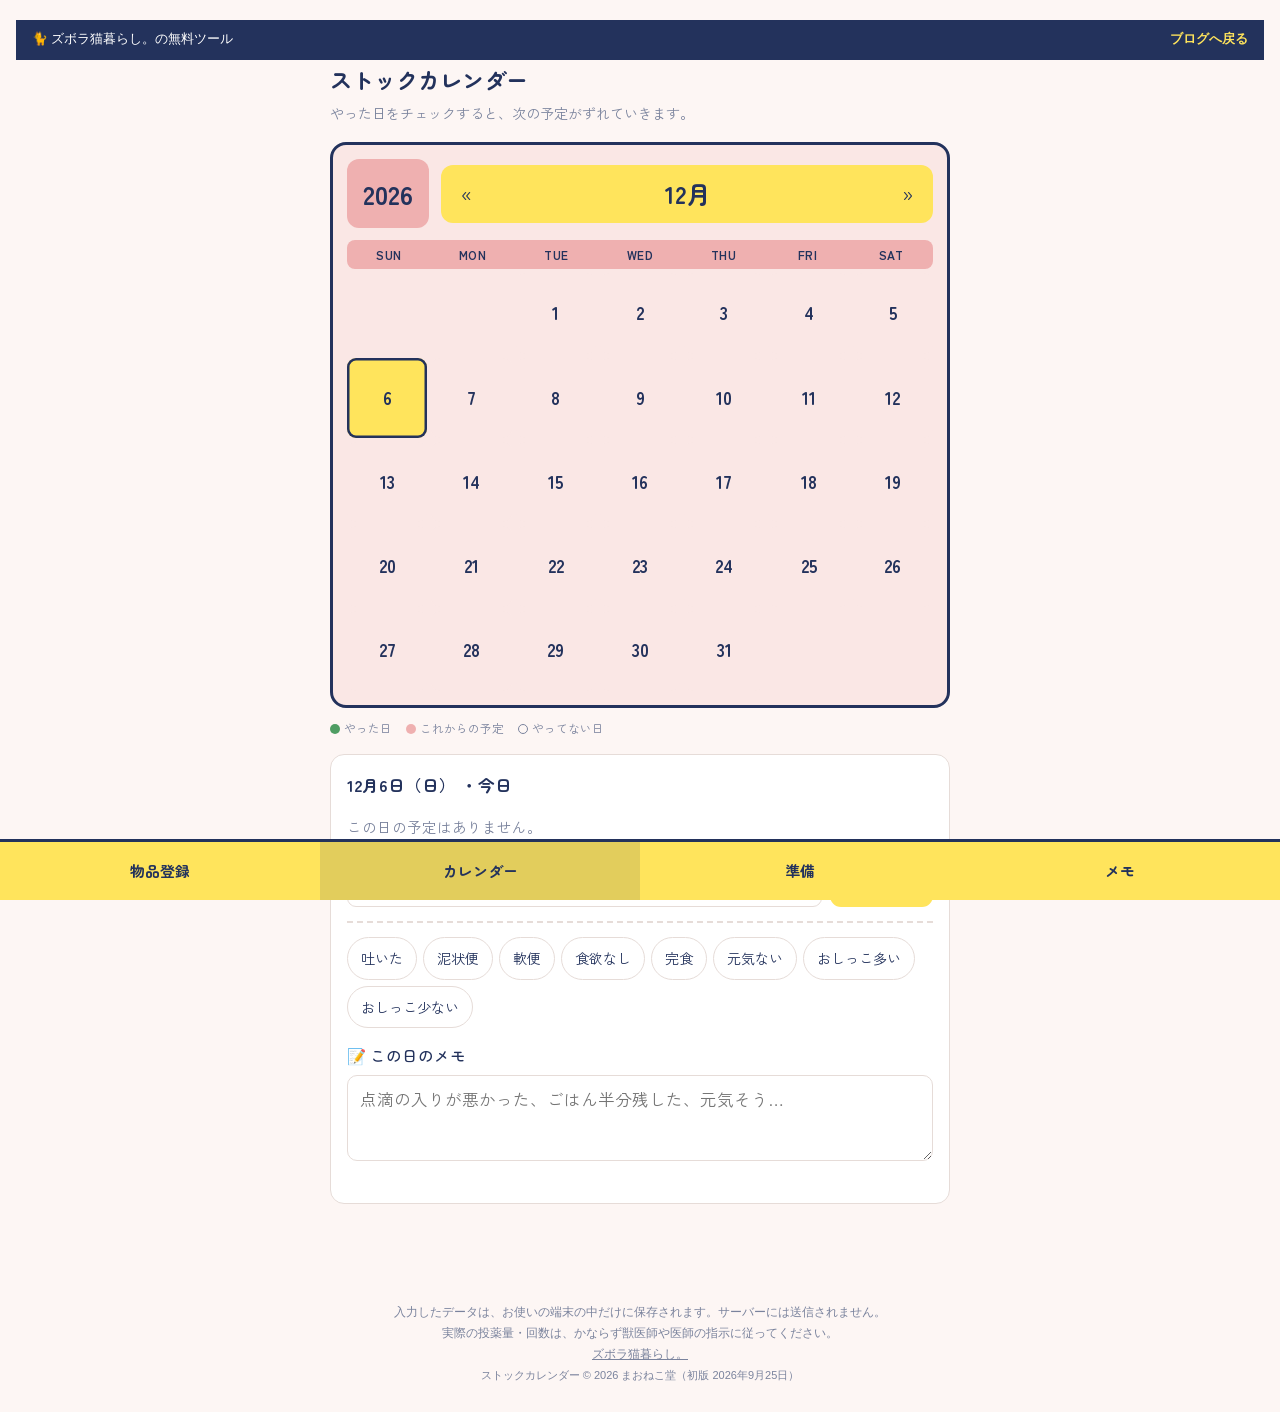
==== static/tools/stock-calendar/index.html @ e2c328de "ストックカレンダー：データが消える条件と、定期的な書き出しの案内を追加 Co-Authored-By: Claude Opus 5 <noreply@anthropic.com>" ====
<!doctype html>
<html lang="ja">
<head>
<meta charset="utf-8">
<meta name="viewport" content="width=device-width,initial-scale=1,viewport-fit=cover">
<meta name="description" content="猫の点滴・薬・サプリや、介護や育児の消耗品を「あと何日分あるか」で管理するカレンダーです。やった日をチェックすると、次の予定と残りが自動で計算されます。">
<link rel="canonical" href="https://zubora-neko.com/tools/stock-calendar/">
<meta property="og:title" content="ストックカレンダー｜ズボラ猫暮らし。">
<meta property="og:description" content="点滴・薬・消耗品の残りと、やった記録をまとめて管理できる無料ツールです。">
<meta property="og:url" content="https://zubora-neko.com/tools/stock-calendar/">
<meta property="og:type" content="website">
<style>
:root{box-sizing:border-box;padding-top:env(safe-area-inset-top,0px)}
*{box-sizing:inherit}
[hidden]{display:none!important}
img{max-width:100%}
.sitebar{background:#23325c;color:#fff;font-size:12.5px;padding:9px 16px;display:flex;
  justify-content:space-between;align-items:center;gap:12px;flex-wrap:wrap;
  font-family:"Hiragino Sans","Yu Gothic",sans-serif}
.sitebar a{color:#ffe45c;text-decoration:none;font-weight:700}
.sitebar a:hover{text-decoration:underline}
.pagefoot{text-align:center;font-size:12px;color:#7a839d;padding:0 16px 26px;
  font-family:"Hiragino Sans","Yu Gothic",sans-serif}
.pagefoot a{color:#7a839d}
</style>
</head>
<body>
<div class="sitebar">
  <span>🐈 ズボラ猫暮らし。の無料ツール</span>
  <a href="https://zubora-neko.com/">ブログへ戻る</a>
</div>
<!--
  ストックカレンダー（Stock Calendar）
  © 2026 まおねこ堂 / ズボラ猫暮らし。  https://zubora-neko.com/tools/stock-calendar/
  初版公開：2026年9月25日
  著作者：まおねこ（まおねこ堂）
  このページの設計・コードの著作権は上記に帰属します。
  個人が自分のために使うのは自由です。
  コード・仕様をそのまま複製して再配布したり、アプリ・サービスとして公開することは許可していません。
-->
<title>ストックカレンダー</title>
<link rel="preconnect" href="https://fonts.googleapis.com">
<link rel="preconnect" href="https://fonts.gstatic.com" crossorigin>
<link rel="stylesheet" href="https://fonts.googleapis.com/css2?family=Zen+Maru+Gothic:wght@500;700&family=Zen+Kaku+Gothic+New:wght@400;500;700&display=swap">
<style>
:root{
  color-scheme: light;
  --bg:#fdf6f4;
  --card:#ffffff;
  --navy:#23325c;
  --ink:#23325c;
  --sub:#7a839d;
  --pink:#efb0b0;
  --pink-soft:#fae7e5;
  --yellow:#ffe45c;
  --yellow-soft:#fff6c9;
  --line:#e6dcd8;
  --done:#4f9d63;
  --done-soft:#e4f2e7;
  --sans:"Zen Kaku Gothic New","Hiragino Sans","Yu Gothic",sans-serif;
  --round:"Zen Maru Gothic","Hiragino Maru Gothic ProN",var(--sans);
}
@media (prefers-color-scheme: dark){
  :root:not([data-theme="light"]){
    color-scheme: dark;
    --bg:#1a1720;
    --card:#241f2c;
    --navy:#e9e3f0;
    --ink:#e9e3f0;
    --sub:#9c93ad;
    --pink:#b97c82;
    --pink-soft:#3a2b31;
    --yellow:#d9b843;
    --yellow-soft:#3b3320;
    --line:#3a3346;
    --done:#6cb783;
    --done-soft:#1f3326;
  }
}
:root[data-theme="dark"]{
  color-scheme: dark;
  --bg:#1a1720; --card:#241f2c; --navy:#e9e3f0; --ink:#e9e3f0; --sub:#9c93ad;
  --pink:#b97c82; --pink-soft:#3a2b31; --yellow:#d9b843; --yellow-soft:#3b3320; --line:#3a3346;
  --done:#6cb783; --done-soft:#1f3326;
}
*{box-sizing:border-box}
html,body{height:100%}
body{
  margin:0;background:var(--bg);color:var(--ink);
  font-family:var(--sans);font-size:16.5px;line-height:1.75;
  padding-inline:16px;padding-block:20px 0;
}
.wrap{max-width:620px;margin:0 auto;display:flex;flex-direction:column;gap:16px}
h1{font-family:var(--round);font-size:22px;margin:0}
.lead{color:var(--sub);font-size:14px;margin:3px 0 0}

/* カレンダー */
.calbox{border:3px solid var(--navy);border-radius:16px;background:var(--pink-soft);padding:14px}
.calhead{display:grid;grid-template-columns:auto 1fr;gap:12px;align-items:center;margin-bottom:12px}
.year{background:var(--pink);color:var(--navy);font-family:var(--round);font-weight:700;font-size:26px;
  border-radius:12px;padding:12px 16px;text-align:center;font-variant-numeric:tabular-nums}
.mon{display:flex;align-items:center;justify-content:space-between;gap:6px;
  background:var(--yellow);border-radius:12px;padding:8px 10px}
.mon b{font-family:var(--round);font-size:24px;color:var(--navy);font-variant-numeric:tabular-nums}
.mon button{font:inherit;font-size:20px;line-height:1;border:0;background:transparent;color:var(--navy);
  cursor:pointer;padding:4px 10px;border-radius:8px;font-family:var(--round)}
.mon button:hover{background:rgba(35,50,92,.1)}
.dows{display:grid;grid-template-columns:repeat(7,1fr);background:var(--pink);border-radius:8px;overflow:hidden}
.dows span{text-align:center;font-size:12px;font-weight:700;color:var(--navy);padding:4px 0;letter-spacing:.04em}
.days{display:grid;grid-template-columns:repeat(7,1fr);gap:4px;margin-top:4px}
.day{position:relative;aspect-ratio:1;border:0;border-radius:9px;background:var(--pink-soft);
  font:inherit;font-family:var(--round);font-weight:700;font-size:17.5px;color:var(--navy);
  cursor:pointer;display:flex;align-items:center;justify-content:center;font-variant-numeric:tabular-nums;
  padding:0}
.day:hover{background:var(--yellow-soft)}
.day.pad{visibility:hidden}
.day.today{box-shadow:inset 0 0 0 2.5px var(--navy)}
.day.sel{background:var(--yellow)}
.day.hasdone{background:var(--done-soft)}
.day.sel.hasdone{background:var(--yellow)}
.dots{position:absolute;bottom:5px;left:0;right:0;display:flex;gap:2.5px;justify-content:center}
.dots i{width:5px;height:5px;border-radius:50%;display:block}
.dots i.miss{background:transparent!important;border:1.5px solid var(--sub);width:6px;height:6px}
.check{position:absolute;top:3px;right:4px;font-size:10px;color:var(--done);line-height:1}
.day:focus-visible,button:focus-visible,input:focus-visible,select:focus-visible{outline:2.5px solid var(--navy);outline-offset:2px}

/* 予定 */
.plan{background:var(--card);border:1px solid var(--line);border-radius:14px;padding:16px}
.plan h2{font-family:var(--round);font-size:16.5px;margin:0 0 10px}
.ev{display:flex;align-items:center;gap:9px;padding:12px 0;border-bottom:2px solid var(--line)}
.ev:last-child{border-bottom:0}
.ev i{width:11px;height:11px;border-radius:50%;flex:0 0 auto}
.ev .nm{font-family:var(--round);font-size:16.5px;flex:1 1 auto;min-width:0;line-height:1.4}
.ev .nm small{display:block;font-family:var(--sans);font-size:13px;color:var(--sub);font-weight:400}
.ev .nm.is-done{color:var(--sub);text-decoration:line-through}
.ev .act{margin-left:auto;display:flex;gap:6px;flex:0 0 auto}
.chk{font:inherit;font-family:var(--round);font-weight:700;font-size:14.5px;border:2px solid var(--done);
  background:transparent;color:var(--done);border-radius:9px;padding:6px 12px;cursor:pointer;white-space:nowrap}
.chk:hover{background:var(--done-soft)}
.chk.on{background:var(--done);color:#fff;border-color:var(--done)}
.mini{font:inherit;font-size:13px;border:1.5px solid var(--line);background:transparent;color:var(--sub);
  border-radius:8px;padding:5px 9px;cursor:pointer;white-space:nowrap}
.mini:hover{border-color:var(--pink);color:var(--pink)}
.empty{color:var(--sub);font-size:14.5px}
.memo{margin-top:14px;border-top:2px dashed var(--line);padding-top:14px}
.memo label{display:flex;align-items:center;gap:6px;font-family:var(--round);font-size:15.5px;margin-bottom:6px}
.memo textarea{font:inherit;font-size:16.5px;line-height:1.6;width:100%;min-height:86px;resize:vertical;
  padding:10px 12px;border-radius:10px;border:1.5px solid var(--line);background:var(--card);color:var(--ink)}
.memo textarea:focus-visible{outline:2.5px solid var(--navy);outline-offset:2px}
.memo .saved{font-size:11.5px;color:var(--done);margin-top:4px;height:1.2em}
.day .memomark{position:absolute;top:3px;left:5px;width:5px;height:5px;border-radius:1px;background:var(--navy);opacity:.55}

/* 物品リスト */
.item{border:1px solid var(--line);border-radius:12px;padding:12px;margin-bottom:10px;background:var(--card)}
.item .top{display:flex;align-items:center;gap:9px;flex-wrap:wrap}
.item .top i{width:12px;height:12px;border-radius:50%;flex:0 0 auto}
.item .top b{font-family:var(--round);font-size:17.5px}
.item .top .sp{margin-left:auto;display:flex;gap:6px}
.item .meta{font-size:14px;color:var(--sub);margin-top:7px;line-height:1.65}
.item .meta b{color:var(--ink)}
.item .bar{height:6px;border-radius:3px;background:var(--pink-soft);margin-top:8px;overflow:hidden}
.item .bar em{display:block;height:100%;border-radius:3px}
.warnline{margin-top:8px;background:var(--yellow-soft);border-left:3px solid var(--yellow);
  border-radius:0 7px 7px 0;padding:8px 11px;font-size:13.5px}

/* フォーム */
.field{display:flex;flex-direction:column;gap:5px;margin-bottom:12px}
label{font-size:14px;font-weight:500}
input,select{font:inherit;font-size:16.5px;padding:11px 12px;border-radius:9px;border:1.5px solid var(--line);
  background:var(--card);color:var(--ink);width:100%;font-variant-numeric:tabular-nums}
.row2{display:grid;grid-template-columns:1fr 1fr;gap:10px}
.swatches{display:flex;gap:8px;flex-wrap:wrap}
.swatches button{width:30px;height:30px;border-radius:50%;border:2.5px solid transparent;cursor:pointer;padding:0}
.swatches button[aria-pressed="true"]{border-color:var(--navy)}
.btn{font:inherit;font-family:var(--round);font-weight:700;font-size:16.5px;border:0;border-radius:11px;
  padding:12px 18px;background:var(--yellow);color:var(--navy);cursor:pointer;width:100%}
.btn.ghost{background:transparent;border:1.5px solid var(--line);color:var(--sub);font-weight:500}

/* 下バー */
.spacer{height:86px;flex:0 0 auto}
.bar{position:fixed;left:0;right:0;bottom:0;z-index:20;display:grid;grid-template-columns:1fr 1fr 1fr 1fr;
  background:var(--yellow);border-top:3px solid var(--navy);
  padding:0 0 env(safe-area-inset-bottom,0px)}
.bar button{font:inherit;font-family:var(--round);font-weight:700;font-size:15px;border:0;background:transparent;
  color:var(--navy);padding:16px 2px;cursor:pointer;position:relative}
.bar .badge{position:absolute;top:8px;right:14px;min-width:20px;height:20px;border-radius:99px;
  background:var(--pink);color:var(--navy);font-size:11.5px;font-weight:700;line-height:20px;text-align:center;padding:0 5px}
.bar button[aria-current="true"]{background:rgba(35,50,92,.13)}
.note{font-size:13px;color:var(--sub)}
.memocard{width:100%;text-align:left;font:inherit;background:var(--card);border:1px solid var(--line);
  border-radius:12px;padding:13px 14px;margin-bottom:10px;cursor:pointer;color:var(--ink);display:block}
.memocard:hover{border-color:var(--pink)}
.memocard .dt{font-family:var(--round);font-size:15.5px;color:var(--navy);display:flex;align-items:center;gap:8px}
.memocard .dt span{font-size:13px;color:var(--sub);font-weight:400;font-family:var(--sans)}
.memocard .tx{font-size:15.5px;margin-top:6px;white-space:pre-wrap;line-height:1.65}
.memocard .tags{display:flex;gap:5px;margin-top:8px;flex-wrap:wrap}
.memocard .tags i{width:9px;height:9px;border-radius:50%;display:block}
.who{display:inline-block;font-size:12px;font-weight:700;padding:1px 8px;border-radius:999px;
  color:#fff;margin-right:6px;vertical-align:1px}
.tagbox{margin-bottom:14px}
.tagrow{margin-bottom:10px}
.tagrow .hd{font-family:var(--round);font-size:14.5px;margin-bottom:5px;display:flex;align-items:center;gap:6px}
.tagrow .bs{display:flex;gap:6px;flex-wrap:wrap}
.tagrow button{font:inherit;font-size:14px;padding:8px 13px;border-radius:999px;cursor:pointer;
  border:1.5px solid var(--line);background:var(--card);color:var(--ink)}
.tagrow button:hover{border-color:var(--pink);background:var(--pink-soft)}
.target{display:flex;align-items:center;gap:9px;padding:10px 12px;border:1px solid var(--line);
  border-radius:11px;background:var(--card);margin-bottom:8px}
.target b{font-family:var(--round);font-size:16.5px}
.target .sp{margin-left:auto;display:flex;gap:6px;align-items:center}
.btn-tag{font:inherit;font-size:15px;line-height:1;padding:7px 10px;border-radius:9px;cursor:pointer;
  border:1.5px solid var(--line);background:transparent}
.btn-tag[aria-pressed="true"]{border-color:var(--navy);background:var(--yellow-soft)}
.btn-tag[aria-pressed="false"]{opacity:.42}
.subhead{font-family:var(--round);font-size:15.5px;margin:18px 0 8px}
.item.child{margin-left:18px;border-left:3px solid var(--line)}
.linkmark{font-size:12.5px;color:var(--sub)}
.ord{display:flex;gap:4px;margin-left:auto}
.ord button{font:inherit;font-size:14px;line-height:1;width:32px;height:30px;border-radius:8px;
  border:1.5px solid var(--line);background:transparent;color:var(--navy);cursor:pointer;padding:0}
.ord button:disabled{opacity:.28;cursor:default}
.ord button:not(:disabled):hover{border-color:var(--pink);background:var(--pink-soft)}
.item .sp{margin-left:0}
.legend{display:flex;gap:14px;flex-wrap:wrap;font-size:11.5px;color:var(--sub);margin-top:10px}
.legend i{display:inline-block;width:10px;height:10px;border-radius:50%;vertical-align:-1px;margin-right:4px}
.legend i.miss{border:1.5px solid var(--sub);background:transparent}
.alert{border:1px solid var(--line);border-left:5px solid var(--yellow);border-radius:12px;
  padding:14px;margin-bottom:10px;background:var(--card)}
.alert .hd{display:flex;align-items:center;gap:9px;flex-wrap:wrap}
.alert .hd i{width:12px;height:12px;border-radius:50%;flex:0 0 auto}
.alert .hd b{font-family:var(--round);font-size:17.5px}
.alert .body{font-size:14px;color:var(--sub);margin-top:7px;line-height:1.65}
.alert .body b{color:var(--ink)}
.alert.hot{border-left-color:#c2410c}
.alert .when{display:inline-block;font-size:12.5px;font-weight:700;padding:2px 10px;border-radius:999px;
  background:var(--yellow-soft);color:#7a5a12;margin-top:8px}
.alert.hot .when{background:#fbeee3;color:#c2410c}
</style>

<div class="wrap">
  <header>
    <h1 id="title">ストックカレンダー</h1>
    <p class="lead" id="lead">やった日をチェックすると、次の予定がずれていきます。</p>
  </header>

  <!-- カレンダー -->
  <section id="viewCal">
    <div class="calbox">
      <div class="calhead">
        <div class="year" id="year">2026</div>
        <div class="mon">
          <button type="button" id="prev" aria-label="前の月">«</button>
          <b id="monLabel">1月</b>
          <button type="button" id="next" aria-label="次の月">»</button>
        </div>
      </div>
      <div class="dows">
        <span>SUN</span><span>MON</span><span>TUE</span><span>WED</span><span>THU</span><span>FRI</span><span>SAT</span>
      </div>
      <div class="days" id="days"></div>
    </div>

    <div class="legend">
      <span><i style="background:var(--done)"></i>やった日</span>
      <span><i style="background:var(--pink)"></i>これからの予定</span>
      <span><i class="miss"></i>やってない日</span>
    </div>

    <div class="plan" style="margin-top:16px">
      <h2 id="planDate">今日の予定</h2>
      <div id="planList"></div>
      <div id="evAdd" style="margin-top:12px">
        <div style="display:grid;grid-template-columns:1fr auto;gap:8px">
          <input id="evText" placeholder="受診、フード注文、爪切り…" aria-label="予定">
          <button class="btn" id="evSave" style="width:auto;padding:10px 14px;font-size:15px">予定を追加</button>
        </div>
      </div>
      <div class="memo">
        <div class="tagbox" id="tagbox"></div>
        <label for="memoText">📝 この日のメモ</label>
        <textarea id="memoText" placeholder="点滴の入りが悪かった、ごはん半分残した、元気そう…"></textarea>
        <div class="saved" id="memoSaved"></div>
      </div>
    </div>
    <div class="spacer"></div>
  </section>

  <!-- 物品 -->
  <section id="viewItems" hidden>
    <p class="subhead" style="margin-top:0">だれの分か</p>
    <div id="targetList"></div>
    <div style="display:grid;grid-template-columns:1fr auto;gap:8px;margin-bottom:8px">
      <input id="tName" placeholder="猫の名前 / 自分 / 子どもの名前…" aria-label="対象の名前">
      <button class="btn" id="tAdd" style="width:auto;padding:10px 16px">追加</button>
    </div>
    <div class="swatches" id="tColors" style="margin-bottom:6px"></div>
    <p class="note" style="margin-bottom:10px">📝 を押すと、カレンダーのメモ欄に「吐いた」などのタグを出すかどうかを切り替えられます。</p>
    <p class="subhead">物品</p>
    <button class="btn" id="addOpen" style="margin-bottom:12px">＋ 物品を追加</button>
    <div id="itemList"></div>

    <p class="subhead">記録の持ち出し</p>
    <p class="note" style="margin-bottom:8px">記録はこの端末の中だけに残ります。自動では消えませんが、下のような場合に消えます。
      <br>・ブラウザで「<b>Cookie と他のサイトデータ</b>」を削除したとき（「キャッシュされた画像とファイル」だけなら消えません）
      <br>・機種変更をしたとき
      <br>・シークレットモードで使ったとき</p>
    <p class="note" style="margin-bottom:8px"><b>月に1回、受診や買い足しのタイミングで書き出しておくと安心です。</b>書き出すと文字がコピーされるので、メモアプリなどに貼って保存してください。戻すときは「読み込む」に貼り付けます。</p>
    <div style="display:grid;grid-template-columns:1fr 1fr;gap:8px">
      <button class="btn ghost" id="expBtn">書き出す</button>
      <button class="btn ghost" id="impBtn">読み込む</button>
    </div>
    <textarea id="ioBox" hidden style="width:100%;min-height:110px;margin-top:8px;font-size:13px;
      padding:10px;border-radius:10px;border:1.5px solid var(--line);background:var(--card);color:var(--ink)"></textarea>
    <div id="ioMsg" class="note" style="margin-top:6px"></div>
    <div class="spacer"></div>
  </section>

  <!-- 準備するもの -->
  <section id="viewAlert" hidden>
    <div id="alertList"></div>
    <div class="spacer"></div>
  </section>

  <!-- メモ一覧 -->
  <section id="viewMemo" hidden>
    <div id="memoList"></div>
    <div class="spacer"></div>
  </section>

  <!-- 登録フォーム -->
  <section id="viewForm" hidden>
    <div class="plan">
      <h2 id="formTitle">物品を登録</h2>
      <div class="field">
        <label for="fName">名前</label>
        <input id="fName" placeholder="使用するもの">
      </div>
      <div class="field">
        <label for="fParent">一緒に使うもの</label>
        <select id="fParent"></select>
        <span class="note">えらぶと、その物品の「やった」で一緒にへります。（点滴 → 翼状針・チューブ など）</span>
      </div>
      <div class="field">
        <label for="fWho">だれの分</label>
        <select id="fWho"></select>
      </div>
      <div class="row2">
        <div class="field">
          <label for="fQty">残りの個数</label>
          <input type="number" id="fQty" value="1" min="0" step="1" inputmode="numeric">
        </div>
        <div class="field">
          <label for="fPer">1回に使う数</label>
          <input type="number" id="fPer" value="1" min="0.1" step="0.1" inputmode="decimal">
          <span class="note">1/2は0.5、1/3は0.33、1/4は0.25</span>
        </div>
      </div>
      <div class="field">
        <label for="fSlots">1日に何回</label>
        <select id="fSlots">
          <option value="1" selected>1回</option>
          <option value="2">2回（朝・夜）</option>
          <option value="3">3回（朝・昼・夜）</option>
        </select>
      </div>
      <div class="field">
        <label for="fPace">使うペース</label>
        <select id="fPace">
          <option value="1">毎日</option>
          <option value="2" selected>1日おき（2日に1回）</option>
          <option value="3">2日おき（3日に1回）</option>
          <option value="3.5">週2回</option>
          <option value="7">週1回</option>
          <option value="10">10日ごと</option>
          <option value="14">2週間ごと</option>
          <option value="15">月2回（15日ごと）</option>
          <option value="30">月1回（30日ごと）</option>
          <option value="60">2か月ごと</option>
          <option value="90">3か月ごと</option>
          <option value="180">半年ごと</option>
          <option value="365">1年ごと</option>
        </select>
      </div>
      <div class="field">
        <label style="display:flex;align-items:center;gap:8px;cursor:pointer">
          <input type="checkbox" id="fCheck" checked style="width:auto;margin:0">
          「やった」ボタンを出す
        </label>
        <span class="note">出さないと、予定の日が来たら自動でへります。毎日かならずやるもの（翼状針・チューブなど）向き。</span>
      </div>
      <div class="field">
        <label for="fNext">次に使う日</label>
        <input type="date" id="fNext">
        <span class="note">やった日をチェックしていくと、ここから先は自動でずれます。</span>
      </div>
      <div class="field">
        <label>色</label>
        <div class="swatches" id="fColors"></div>
      </div>
      <div class="field">
        <label for="fLead">何日前に知らせる？</label>
        <input type="number" id="fLead" value="7" min="0" step="1" inputmode="numeric">
        <span class="note">受診や注文の目安です。</span>
      </div>
      <button class="btn" id="save">保存する</button>
      <button class="btn ghost" id="cancel" style="margin-top:8px">やめる</button>
    </div>
    <div class="spacer"></div>
  </section>
</div>

<nav class="bar">
  <button type="button" id="navItems">物品登録</button>
  <button type="button" id="navCal" aria-current="true">カレンダー</button>
  <button type="button" id="navAlert">準備<span class="badge" id="alertBadge" hidden>0</span></button>
  <button type="button" id="navMemo">メモ</button>
</nav>

<script>
const $ = s => document.querySelector(s);
const COLORS = ["#e0736f","#e89b3c","#4f9d63","#3f86c4","#8a6ec9","#c2609c"];
const PACES = {1:"毎日",2:"1日おき",3:"2日おき",3.5:"週2回",7:"週1回",10:"10日ごと",14:"2週間ごと",15:"月2回",30:"月1回",60:"2か月ごと",90:"3か月ごと",180:"半年ごと",365:"1年ごと"};
const DOW = "日月火水木金土";
const mid = d => { const x = new Date(d); x.setHours(0,0,0,0); return x; };
const addD = (d,n) => { const x = new Date(d); x.setDate(x.getDate()+n); return x; };
const key = d => `${d.getFullYear()}-${d.getMonth()+1}-${d.getDate()}`;
const iso = d => `${d.getFullYear()}-${String(d.getMonth()+1).padStart(2,"0")}-${String(d.getDate()).padStart(2,"0")}`;
const fromIso = s => mid(new Date(s + "T00:00:00"));

let items = [];
try{ const raw = localStorage.getItem("stockcal_items"); if(raw) items = JSON.parse(raw); }catch(e){}
// はじめて開いた人には、何も入っていない状態で見せる
items.forEach(it => { if(!Array.isArray(it.done)) it.done = []; if(!it.slots) it.slots = 1; if(it.check === undefined) it.check = true; });
const SLOT_NAMES = {1:[""], 2:["朝","夜"], 3:["朝","昼","夜"]};
const slotsOf = it => SLOT_NAMES[it.slots] || [""];
const doneKey = (d, name) => iso(d) + (name ? "#" + name : "");
function save(){ try{ localStorage.setItem("stockcal_items", JSON.stringify(items)); }catch(e){} }

let targets = [];
try{ const raw = localStorage.getItem("stockcal_targets"); if(raw) targets = JSON.parse(raw); }catch(e){}
// 対象（だれの分か）も、最初は空
targets.forEach(t => { if(t.tag === undefined) t.tag = true; });
function saveT(){ try{ localStorage.setItem("stockcal_targets", JSON.stringify(targets)); }catch(e){} }
const findT = id => targets.find(t => t.id === id);
const TCOLORS = ["#3f86c4","#c2609c","#4f9d63","#e89b3c","#8a6ec9","#e0736f","#2fa3a3","#7a839d"];
let tPicked = TCOLORS[0];
let tEditing = null;   // 色を変えたい対象のid
function drawTColors(){
  const el = $("#tColors");
  if(!el) return;
  el.innerHTML = TCOLORS.map(c=>
    `<button type="button" data-tc="${c}" style="background:${c}" aria-pressed="${c===tPicked}" aria-label="色"></button>`).join("");
  el.querySelectorAll("[data-tc]").forEach(b=>{
    b.onclick = () => {
      tPicked = b.dataset.tc;
      if(tEditing){ const t = findT(tEditing); if(t) t.color = tPicked; saveT(); tEditing = null;
        drawTargets(); drawItems(); drawCal(); drawPlan(); drawTags(); }
      drawTColors();
    };
  });
}
const kidsOf = id => items.filter(x => x.parent === id);
const isChild = it => !!it.parent && items.some(x => x.id === it.parent);

const TAGS = ["吐いた","泥状便","軟便","食欲なし","完食","元気ない","おしっこ多い","おしっこ少ない"];

let events = [];
try{ const raw = localStorage.getItem("stockcal_events"); if(raw) events = JSON.parse(raw); }catch(e){}
function saveEv(){ try{ localStorage.setItem("stockcal_events", JSON.stringify(events)); }catch(e){} }

let notes = {};
try{ const raw = localStorage.getItem("stockcal_notes"); if(raw) notes = JSON.parse(raw); }catch(e){}
function saveNotes(){ try{ localStorage.setItem("stockcal_notes", JSON.stringify(notes)); }catch(e){} }

let cur = mid(new Date());
let sel = mid(new Date());
let editing = null;
let pickedColor = COLORS[0];

const step = (it, i) => it.pace === 3.5 ? (i % 2 === 0 ? 3 : 4) : it.pace;

// 残りの個数（やった回数ぶんを引く）
// 登録した日から数えた、ぜんぶの予定日
function allDates(it){
  const n = Math.floor(it.qty / (it.per * it.slots));
  const out = [];
  let d = fromIso(it.next);
  for(let i=0;i<n;i++){ out.push(mid(d)); d = addD(d, step(it,i)); }
  return out;
}
// 自動でへるぶん（「やった」ボタンを出さないもの）
const autoUsed = it => (it.check || isChild(it)) ? 0 : allDates(it).filter(d => d < mid(new Date())).length;
// 親にぶら下がっているものは、親のチェックで入った done で数える
const restQty = it => Math.max(0, Math.round((it.qty - ((it.check || isChild(it)) ? it.done.length : autoUsed(it) * it.slots) * it.per) * 100) / 100);
// 何日分のこっているか（1日に slots 回ぶん使う）
const restDays = it => Math.floor(restQty(it) / (it.per * it.slots));
const restTimes = it => restDays(it);

// これからの予定。最後にやった日があれば、そこを起点にずらす
function useDates(it){
  if(!it.check && !isChild(it)){
    const t0 = mid(new Date());
    return allDates(it).filter(d => d >= t0);
  }
  const sorted = [...it.done].map(x => x.split("#")[0]).sort();
  const lastDay = sorted.length ? fromIso(sorted[sorted.length-1]) : null;
  // その日の朝・夜がぜんぶ済んでいれば次の日へ。まだ残っていればその日のまま
  const allDone = lastDay && slotsOf(it).every(sl => it.done.includes(doneKey(lastDay, sl)));
  const base = lastDay ? (allDone ? addD(lastDay, step(it,0)) : lastDay) : fromIso(it.next);
  const today = mid(new Date());
  let start = base;
  // やり忘れて日が過ぎていたら、今日からやり直す
  if(sorted.length && start < today && allDone) start = today;
  const out = [];
  let d = start;
  for(let i=0;i<restTimes(it);i++){
    out.push(mid(d));
    d = addD(d, step(it,i));
  }
  return out;
}

function scheduleMap(){
  const map = {};
  items.filter(it => !isChild(it)).forEach(it=>{
    // これからの予定
    const ds = useDates(it);
    ds.forEach((d,i)=>{
      const k = key(d);
      (map[k] = map[k] || []).push({it, kind:"plan", left: ds.length - i, last: i === ds.length-1});
    });
    // やった日
    it.done.forEach(s=>{
      const k = key(fromIso(s.split("#")[0]));
      (map[k] = map[k] || []).push({it, kind:"done"});
    });
  });
  return map;
}

function drawCal(){
  const map = scheduleMap();
  const today = mid(new Date());
  $("#year").textContent = cur.getFullYear();
  $("#monLabel").textContent = (cur.getMonth()+1) + "月";
  const first = new Date(cur.getFullYear(), cur.getMonth(), 1);
  const days = new Date(cur.getFullYear(), cur.getMonth()+1, 0).getDate();
  let h = "";
  for(let i=0;i<first.getDay();i++) h += `<button class="day pad" tabindex="-1">0</button>`;
  for(let d=1;d<=days;d++){
    const dt = new Date(cur.getFullYear(), cur.getMonth(), d);
    const evs = map[key(dt)] || [];
    const mine = events.filter(e=>e.date === iso(dt));
    const cls = ["day"];
    if(key(dt) === key(today)) cls.push("today");
    if(key(dt) === key(sel)) cls.push("sel");
    if(evs.some(e=>e.kind==="done")) cls.push("hasdone");
    const marks = evs.map(e => e.kind === "done"
        ? `<i style="background:${e.it.color}"></i>`
        : (dt < today ? `<i class="miss"></i>` : `<i style="background:${e.it.color}"></i>`))
      .concat(mine.map(()=>`<i style="background:var(--navy)"></i>`));
    const dots = marks.length ? `<span class="dots">${marks.slice(0,4).join("")}</span>` : "";
    const chk = evs.some(e=>e.kind==="done") ? `<span class="check">✓</span>` : "";
    const memo = notes[iso(dt)] ? `<span class="memomark"></span>` : "";
    h += `<button class="day ${cls.join(" ")}" data-d="${d}">${d}${chk}${memo}${dots}</button>`;
  }
  $("#days").innerHTML = h;
  $("#days").querySelectorAll("[data-d]").forEach(b=>{
    b.onclick = () => { sel = new Date(cur.getFullYear(), cur.getMonth(), +b.dataset.d); drawCal(); drawPlan(); drawMemo(); };
  });
}

function toggleDone(id, slot){
  const it = items.find(x=>x.id === id);
  const k = doneKey(sel, slot);
  const on = !it.done.includes(k);
  const apply = t => {
    if(on){ if(!t.done.includes(k)) t.done.push(k); }
    else t.done = t.done.filter(x=>x !== k);
  };
  apply(it);
  // 一緒に使うものは、その子自身の予定日が来ていたときだけ減らす
  kidsOf(it.id).forEach(kid => {
    const nx = useDates(kid)[0];
    if(on){ if(nx && nx <= sel) apply(kid); }
    else apply(kid);   // 取り消しは、入っていれば外す
  });
  save(); drawCal(); drawPlan(); drawAlerts();
}

function drawPlan(){
  const map = scheduleMap();
  const evs = map[key(sel)] || [];
  const today = mid(new Date());
  const isToday = key(sel) === key(today);
  const past = sel < today;
  $("#planDate").textContent = `${sel.getMonth()+1}月${sel.getDate()}日（${DOW[sel.getDay()]}）${isToday ? " ・今日" : ""}`;

  const mine = events.filter(e=>e.date === iso(sel));
  // 予定にない日でも、その日にやったことを記録できるようにする
  const shown = new Set(evs.map(e=>e.it.id));
  const extra = (isToday || past) ? items.filter(it => it.check && !shown.has(it.id) && restTimes(it) > 0) : [];

  if(!evs.length && !mine.length && !extra.length){
    $("#planList").innerHTML = `<p class="empty">この日の予定はありません。</p>`;
  }else{
    const rows = [];
    const seen = new Set();
    const pushItem = (it, kind, info) => {
      if(seen.has(it.id)) return;
      seen.add(it.id);
      (it.check ? slotsOf(it) : [""]).forEach(slot => {
        const k = doneKey(sel, slot);
        const isDone = it.done.includes(k);
        const left = (info && typeof info.left === "number") ? info.left : restDays(it);
        const label = isDone ? "やった"
          : kind === "extra" ? "予定外"
          : past ? "やってない"
          : (info && info.last) || left <= 1 ? "最後の1つ"
          : `のこり ${left} 日分`;
        rows.push(`<div class="ev">
          <i style="background:${it.color}"></i>
          <span class="nm ${isDone ? "is-done" : ""}">${it.who && findT(it.who) ? `<span class="who" style="background:${findT(it.who).color}">${findT(it.who).name}</span>` : ""}${it.name}${slot ? `<b style="font-weight:700">（${slot}）</b>` : ""}<small>${label}${(() => { const due = kidsOf(it.id).filter(k => { const n = useDates(k)[0]; return (n && n <= sel) || k.done.includes(doneKey(sel, slot)); }); return due.length ? `　＋ ${due.map(k=>k.name).join("・")}` : ""; })()}</small></span>
          ${it.check ? `<span class="act"><button class="chk ${isDone ? "on" : ""}" data-done="${it.id}" data-slot="${slot}">${isDone ? "✓ やった" : "やった"}</button></span>` : ""}
        </div>`);
      });
    };
    evs.filter(e => e.kind !== "done" || !evs.some(x => x.it.id === e.it.id && x.kind === "plan"))
       .forEach(e => pushItem(e.it, e.kind, e));
    extra.forEach(it => pushItem(it, "extra", null));
    const evRows = mine.map(e=>`
      <div class="ev">
        <i style="background:var(--navy)"></i>
        <span class="nm">${e.text}</span>
        <span class="act"><button class="mini" data-ev="${e.id}">削除</button></span>
      </div>`);
    $("#planList").innerHTML = rows.concat(evRows).join("");
    $("#planList").querySelectorAll("[data-done]").forEach(b=>{
      b.onclick = () => toggleDone(+b.dataset.done, b.dataset.slot);
    });
    $("#planList").querySelectorAll("[data-ev]").forEach(b=>{
      b.onclick = () => { events = events.filter(x=>x.id !== +b.dataset.ev); saveEv(); drawCal(); drawPlan(); };
    });
  }
}

function drawMemo(){
  const t = $("#memoText");
  if(!t) return;
  t.value = notes[iso(sel)] || "";
  $("#memoSaved").textContent = "";
}

function drawTargets(){
  const el = $("#targetList");
  if(!el) return;
  el.innerHTML = targets.length ? targets.map(t=>`
    <div class="target">
      <button type="button" data-tcol="${t.id}" title="色を変える"
        style="width:20px;height:20px;padding:0;border-radius:50%;border:2px solid ${tEditing===t.id ? "var(--navy)" : "transparent"};background:${t.color};cursor:pointer"></button>
      <b>${t.name}</b>
      <span class="sp">
        <button type="button" class="btn-tag" data-ttag="${t.id}" aria-pressed="${t.tag !== false}"
          title="${t.tag !== false ? "メモのタグを出している" : "メモのタグを出さない"}">📝</button>
        <button class="mini" data-tdel="${t.id}">削除</button>
      </span>
    </div>`).join("") : `<p class="empty">まだ登録がありません。<br>猫の名前、自分、お子さんの名前など、ケアする相手を登録してください。</p>`;
  el.querySelectorAll("[data-ttag]").forEach(b=>{
    b.onclick = () => {
      const t = findT(+b.dataset.ttag);
      if(t){ t.tag = t.tag === false; saveT(); drawTargets(); drawTags(); }
    };
  });
  el.querySelectorAll("[data-tcol]").forEach(b=>{
    b.onclick = () => { tEditing = (tEditing === +b.dataset.tcol) ? null : +b.dataset.tcol; drawTargets(); drawTColors(); };
  });
  el.querySelectorAll("[data-tdel]").forEach(b=>{
    b.onclick = () => {
      const id = +b.dataset.tdel;
      targets = targets.filter(x=>x.id !== id);
      items.forEach(it => { if(it.who === id) it.who = null; });
      saveT(); save(); drawTargets(); drawItems(); drawCal(); drawPlan(); drawTags();
    };
  });
}

function drawTags(){
  const box = $("#tagbox");
  if(!box) return;
  const add = txt => {
    const t = $("#memoText");
    t.value = (t.value ? t.value.replace(/\s*$/,"") + "\n" : "") + txt;
    t.dispatchEvent(new Event("input"));
  };
  const on = targets.filter(t => t.tag !== false);
  const rows = on.length ? on : (targets.length ? [] : [{id:0, name:"", color:"var(--navy)"}]);
  box.innerHTML = rows.map(t=>`
    <div class="tagrow">
      ${t.name ? `<div class="hd"><i style="display:block;width:10px;height:10px;border-radius:50%;background:${t.color}"></i>${t.name}</div>` : ""}
      <div class="bs">${TAGS.map(g=>`<button type="button" data-tag="${t.id}|${g}">${g}</button>`).join("")}</div>
    </div>`).join("");
  box.querySelectorAll("[data-tag]").forEach(b=>{
    b.onclick = () => {
      const [id, g] = b.dataset.tag.split("|");
      const t = findT(+id);
      add(t ? `${t.name}：${g}` : g);
    };
  });
}

function drawItems(){
  if(!items.length){ $("#itemList").innerHTML = `<p class="empty">まだ登録がありません。<br>下の「＋ 物品を追加」から、点滴・薬・サプリ・ガーゼなど、残りを数えたいものを登録してください。</p>`; return; }
  const today = mid(new Date());
  $("#itemList").innerHTML = items.map(it=>{
    const ds = useDates(it);
    const times = ds.length;
    const last = ds[times-1];
    const left = last ? Math.round((last - today)/86400000) : 0;
    const visit = last ? addD(last, -it.lead) : null;
    const vd = visit ? Math.round((visit - today)/86400000) : 0;
    const total = Math.floor(it.qty / (it.per * it.slots)) || 1;
    const pct = Math.max(4, Math.min(100, Math.round(times / total * 100)));
    const warn = !times ? "在庫がありません。" : vd <= 0 ? "そろそろ用意する時期です。" : vd <= 3 ? `あと ${vd} 日で、用意する目安です。` : "";
    const nextDay = ds[0];
    return `<div class="item${isChild(it) ? " child" : ""}">
      <div class="top"><i style="background:${it.color}"></i>${it.who && findT(it.who) ? `<span class="who" style="background:${findT(it.who).color}">${findT(it.who).name}</span>` : ""}<b>${it.name}</b>${isChild(it) ? `<span class="linkmark">↳ ${(items.find(x=>x.id===it.parent)||{}).name} と一緒</span>` : ""}
        <span class="ord">
          <button type="button" data-up="${it.id}" aria-label="上へ">▲</button>
          <button type="button" data-down="${it.id}" aria-label="下へ">▼</button>
        </span>
        <span class="sp">
          <button class="mini" data-edit="${it.id}">なおす</button>
          <button class="mini" data-del="${it.id}">削除</button>
        </span></div>
      <div class="meta">
        のこり <b>${restQty(it)}</b> 個（<b>${times}</b> 日分） ／ ${PACES[it.pace]}${it.slots>1 ? ` ・1日${it.slots}回` : ""} ／ 1回 ${it.per} 個<br>
        ${nextDay ? `次は <b>${nextDay.getMonth()+1}月${nextDay.getDate()}日</b>` : "使いきりました"}
        ${last ? ` ・ 最後は <b>${last.getMonth()+1}月${last.getDate()}日</b>（あと ${left} 日）` : ""}<br>
        ${isChild(it) ? `一緒に使った回数：${it.done.length} 回` : it.check ? `やった回数：${it.done.length} 回` : `自動でへる設定（${autoUsed(it)} 日ぶん使用ずみ）`}
      </div>
      <div class="bar"><em style="width:${pct}%;background:${it.color}"></em></div>
      ${warn ? `<div class="warnline">${warn}</div>` : ""}
    </div>`;
  }).join("");
  $("#itemList").querySelectorAll("[data-del]").forEach(b=>{
    b.onclick = () => {
      const id = +b.dataset.del;
      items = items.filter(x=>x.id !== id);
      items.forEach(x => { if(x.parent === id) x.parent = null; });
      save(); drawItems(); drawCal(); drawPlan(); drawAlerts();
    };
  });
  const move = (id, dir) => {
    const i = items.findIndex(x => x.id === id);
    const j = i + dir;
    if(i < 0 || j < 0 || j >= items.length) return;
    [items[i], items[j]] = [items[j], items[i]];
    save(); drawItems(); drawCal(); drawPlan(); drawAlerts();
  };
  $("#itemList").querySelectorAll("[data-up]").forEach(b=>{ b.onclick = () => move(+b.dataset.up, -1) });
  $("#itemList").querySelectorAll("[data-down]").forEach(b=>{ b.onclick = () => move(+b.dataset.down, 1) });
  const first = items[0] && items[0].id, last = items[items.length-1] && items[items.length-1].id;
  const fu = $("#itemList").querySelector(`[data-up="${first}"]`); if(fu) fu.disabled = true;
  const fd = $("#itemList").querySelector(`[data-down="${last}"]`); if(fd) fd.disabled = true;
  $("#itemList").querySelectorAll("[data-edit]").forEach(b=>{
    b.onclick = () => openForm(items.find(x=>x.id === +b.dataset.edit));
  });
}

function drawColors(){
  $("#fColors").innerHTML = COLORS.map(c=>
    `<button type="button" data-c="${c}" style="background:${c}" aria-pressed="${c===pickedColor}" aria-label="色"></button>`).join("");
  $("#fColors").querySelectorAll("[data-c]").forEach(b=>{
    b.onclick = () => { pickedColor = b.dataset.c; drawColors(); };
  });
}

function openForm(it){
  editing = it || null;
  $("#formTitle").textContent = it ? "物品をなおす" : "物品を登録";
  $("#fName").value = it ? it.name : "";
  $("#fQty").value  = it ? it.qty  : 1;
  $("#fPer").value  = it ? it.per  : 1;
  $("#fPace").value = it ? it.pace : 2;
  $("#fSlots").value = it ? (it.slots || 1) : 1;
  $("#fWho").innerHTML = `<option value="">（なし）</option>` +
    targets.map(t=>`<option value="${t.id}">${t.name}</option>`).join("");
  $("#fWho").value = it && it.who ? it.who : "";
  $("#fCheck").checked = it ? it.check !== false : true;
  $("#fParent").innerHTML = `<option value="">（なし）</option>` +
    items.filter(x => (!it || x.id !== it.id) && !x.parent)
         .map(x=>`<option value="${x.id}">${x.name}</option>`).join("");
  $("#fParent").value = it && it.parent ? it.parent : "";
  $("#fNext").value = it ? it.next : iso(new Date());
  $("#fLead").value = it ? it.lead : 7;
  pickedColor = it ? it.color : COLORS[items.length % COLORS.length];
  drawColors();
  show("form");
}

function show(v){
  ["Cal","Items","Form","Memo","Alert"].forEach(x=>$("#view"+x).hidden = true);
  $("#view"+{cal:"Cal",items:"Items",form:"Form",memo:"Memo",alert:"Alert"}[v]).hidden = false;
  $("#navCal").setAttribute("aria-current", String(v==="cal"));
  $("#navItems").setAttribute("aria-current", String(v==="items"||v==="form"));
  $("#navMemo").setAttribute("aria-current", String(v==="memo"));
  $("#navAlert").setAttribute("aria-current", String(v==="alert"));
  const t = {cal:["ストックカレンダー","やった日をチェックすると、次の予定がずれていきます。"],
             items:["物品登録","登録しているものの、のこりです。"],
             form:["物品登録","名前と残りの数を入れてください。"],
             memo:["メモ","書いた日だけ、新しい順に並びます。"],
             alert:["準備するもの","そろそろ用意したほうがいいものが並びます。"]}[v];
  $("#title").textContent = t[0]; $("#lead").textContent = t[1];
  if(v==="items"){ drawTargets(); drawTColors(); drawItems(); }
  if(v==="memo") drawMemoList();
  if(v==="alert") drawAlerts();
  window.scrollTo(0,0);
}

// 用意する時期が来ているものを集める
function alertItems(){
  const today = mid(new Date());
  return items.map(it=>{
    const ds = useDates(it);
    const last = ds[ds.length-1];
    if(!ds.length) return {it, days:-1, last:null, out:true};
    const visit = addD(last, -it.lead);
    const vd = Math.round((visit - today)/86400000);
    const left = Math.round((last - today)/86400000);
    return {it, days:vd, left, last, out:false};
  }).filter(x => x.out || x.days <= 3);
}

function drawAlerts(){
  const list = alertItems().sort((a,b)=>(a.out?-1:0)-(b.out?-1:0) || a.days-b.days);
  const el = $("#alertList");
  if(el){
    el.innerHTML = list.length ? list.map(x=>{
      const it = x.it, who = it.who && findT(it.who);
      if(x.out) return `<div class="alert hot">
        <div class="hd"><i style="background:${it.color}"></i>${who?`<span class="who" style="background:${who.color}">${who.name}</span>`:""}<b>${it.name}</b></div>
        <div class="body">在庫がありません。</div>
        <span class="when">今すぐ用意</span></div>`;
      return `<div class="alert${x.days<=0?" hot":""}">
        <div class="hd"><i style="background:${it.color}"></i>${who?`<span class="who" style="background:${who.color}">${who.name}</span>`:""}<b>${it.name}</b></div>
        <div class="body">のこり <b>${restQty(it)}</b> 個（<b>${restDays(it)}</b> 日分）<br>
          最後は <b>${x.last.getMonth()+1}月${x.last.getDate()}日</b>（あと ${x.left} 日）</div>
        <span class="when">${x.days<=0?"そろそろ用意する時期です":`あと ${x.days} 日で用意の目安`}</span></div>`;
    }).join("") : `<p class="empty">いま用意するものはありません。<br>「何日前に知らせる？」の設定に近づくと、ここに並びます。</p>`;
  }
  const b = $("#alertBadge");
  if(b){ b.hidden = list.length === 0; b.textContent = list.length; }
}

function drawMemoList(){
  const ks = Object.keys(notes).filter(k => (notes[k]||"").trim()).sort().reverse();
  if(!ks.length){
    $("#memoList").innerHTML = `<p class="empty">まだメモがありません。<br>カレンダーで日を選んで、下の欄に書いてください。</p>`;
    return;
  }
  const today = mid(new Date());
  $("#memoList").innerHTML = ks.map(k=>{
    const d = fromIso(k);
    const diff = Math.round((today - d)/86400000);
    const when = diff === 0 ? "今日" : diff === 1 ? "きのう" : diff > 0 ? `${diff}日前` : `${-diff}日後`;
    const dones = items.filter(it => it.done.some(x => x.split("#")[0] === k));
    const evs = events.filter(e => e.date === k);
    return `<button type="button" class="memocard" data-go="${k}">
      <div class="dt">${d.getFullYear() === today.getFullYear() ? "" : d.getFullYear()+"年 "}${d.getMonth()+1}月${d.getDate()}日（${DOW[d.getDay()]}）<span>${when}</span></div>
      <div class="tx">${(notes[k]||"").replace(/</g,"&lt;")}</div>
      ${(dones.length||evs.length) ? `<div class="tags">${dones.map(it=>`<i style="background:${it.color}" title="${it.name}"></i>`).join("")}${evs.map(()=>`<i style="background:var(--navy)"></i>`).join("")}</div>` : ""}
    </button>`;
  }).join("");
  $("#memoList").querySelectorAll("[data-go]").forEach(b=>{
    b.onclick = () => {
      sel = fromIso(b.dataset.go);
      cur = new Date(sel.getFullYear(), sel.getMonth(), 1);
      show("cal"); drawCal(); drawPlan(); drawMemo();
    };
  });
}

$("#prev").onclick = () => { cur = new Date(cur.getFullYear(), cur.getMonth()-1, 1); drawCal(); };
$("#next").onclick = () => { cur = new Date(cur.getFullYear(), cur.getMonth()+1, 1); drawCal(); };
$("#navCal").onclick = () => show("cal");
$("#navItems").onclick = () => show("items");
$("#navMemo").onclick = () => show("memo");
$("#navAlert").onclick = () => show("alert");
$("#tAdd").onclick = () => {
  const n = $("#tName").value.trim();
  if(!n) return;
  targets.push({id: Date.now(), name: n, color: tPicked, tag: true});
  $("#tName").value = "";
  tPicked = TCOLORS[(TCOLORS.indexOf(tPicked) + 1) % TCOLORS.length];
  saveT(); drawTargets(); drawTColors(); drawTags();
};
$("#tName").addEventListener("keydown", e => { if(e.key === "Enter") $("#tAdd").click(); });
$("#addOpen").onclick = () => openForm(null);
$("#cancel").onclick = () => show("items");
$("#save").onclick = () => {
  const o = {
    id: editing ? editing.id : Date.now(),
    name: ($("#fName").value || "名前なし").trim(),
    qty: Math.max(0, parseFloat($("#fQty").value) || 0),
    per: Math.max(0.1, parseFloat($("#fPer").value) || 1),
    pace: parseFloat($("#fPace").value) || 1,
    slots: parseInt($("#fSlots").value) || 1,
    who: $("#fWho").value ? +$("#fWho").value : null,
    check: $("#fCheck").checked,
    parent: $("#fParent").value ? +$("#fParent").value : null,
    next: $("#fNext").value || iso(new Date()),
    color: pickedColor,
    lead: Math.max(0, parseInt($("#fLead").value) || 0),
    done: editing ? editing.done : []
  };
  if(editing) items = items.map(x => x.id === editing.id ? o : x);
  else items.push(o);
  save(); drawCal(); drawPlan(); drawAlerts(); show("items");
};

let memoTimer = null;
$("#memoText").addEventListener("input", () => {
  clearTimeout(memoTimer);
  memoTimer = setTimeout(() => {
    const v = $("#memoText").value.trim();
    if(v) notes[iso(sel)] = v; else delete notes[iso(sel)];
    saveNotes(); drawCal();
    $("#memoSaved").textContent = "保存しました";
    setTimeout(() => { $("#memoSaved").textContent = ""; }, 1600);
  }, 500);
});

$("#evSave").onclick = () => {
  const t = $("#evText").value.trim();
  if(!t) return;
  events.push({id:Date.now(), date: iso(sel), text: t});
  $("#evText").value = "";
  saveEv(); drawCal(); drawPlan();
};
$("#evText").addEventListener("keydown", e => { if(e.key === "Enter") $("#evSave").click(); });

// ===== 記録の持ち出し =====
const pack = () => JSON.stringify({v:1, items, targets, events, notes}, null, 1);
$("#expBtn").onclick = () => {
  const box = $("#ioBox");
  box.hidden = false; box.value = pack(); box.select();
  let ok = false;
  try{ ok = document.execCommand("copy"); }catch(e){}
  if(navigator.clipboard) navigator.clipboard.writeText(box.value).then(()=>{
    $("#ioMsg").textContent = "コピーしました。メモアプリなどに貼って保存してください。";
  }).catch(()=>{
    $("#ioMsg").textContent = ok ? "コピーしました。" : "この文字を全部コピーして、保存してください。";
  });
  else $("#ioMsg").textContent = ok ? "コピーしました。" : "この文字を全部コピーして、保存してください。";
  // ファイルに保存できる環境なら、そのまま落とす
  try{
    const a = document.createElement("a");
    a.href = URL.createObjectURL(new Blob([pack()], {type:"application/json"}));
    a.download = `stock-calendar-${iso(new Date())}.json`;
    document.body.appendChild(a); a.click(); a.remove();
  }catch(e){}
};
$("#impBtn").onclick = () => {
  const box = $("#ioBox");
  if(box.hidden){ box.hidden = false; box.value = ""; $("#ioMsg").textContent = "書き出した文字を貼り付けて、もう一度「読み込む」を押してください。"; box.focus(); return; }
  try{
    const o = JSON.parse(box.value);
    if(!o || !Array.isArray(o.items)) throw 0;
    items = o.items; targets = o.targets || targets; events = o.events || []; notes = o.notes || {};
    items.forEach(it => { if(!Array.isArray(it.done)) it.done = []; if(!it.slots) it.slots = 1; if(it.check === undefined) it.check = true; });
    save(); saveT(); saveEv(); saveNotes();
    drawTargets(); drawItems(); drawCal(); drawPlan(); drawMemo(); drawTags();
    box.hidden = true; $("#ioMsg").textContent = "読み込みました。";
  }catch(e){
    $("#ioMsg").textContent = "うまく読み込めませんでした。書き出した文字を、まるごと貼り付けてください。";
  }
};

drawColors(); drawCal(); drawPlan(); drawMemo(); drawTags(); drawAlerts();
</script>

<p class="pagefoot">
  入力したデータは、お使いの端末の中だけに保存されます。サーバーには送信されません。<br>
  実際の投薬量・回数は、かならず獣医師や医師の指示に従ってください。<br>
  <a href="https://zubora-neko.com/">ズボラ猫暮らし。</a><br>
  <span style="font-size:11px">ストックカレンダー © 2026 まおねこ堂（初版 2026年9月25日）</span>
</p>
</body>
</html>
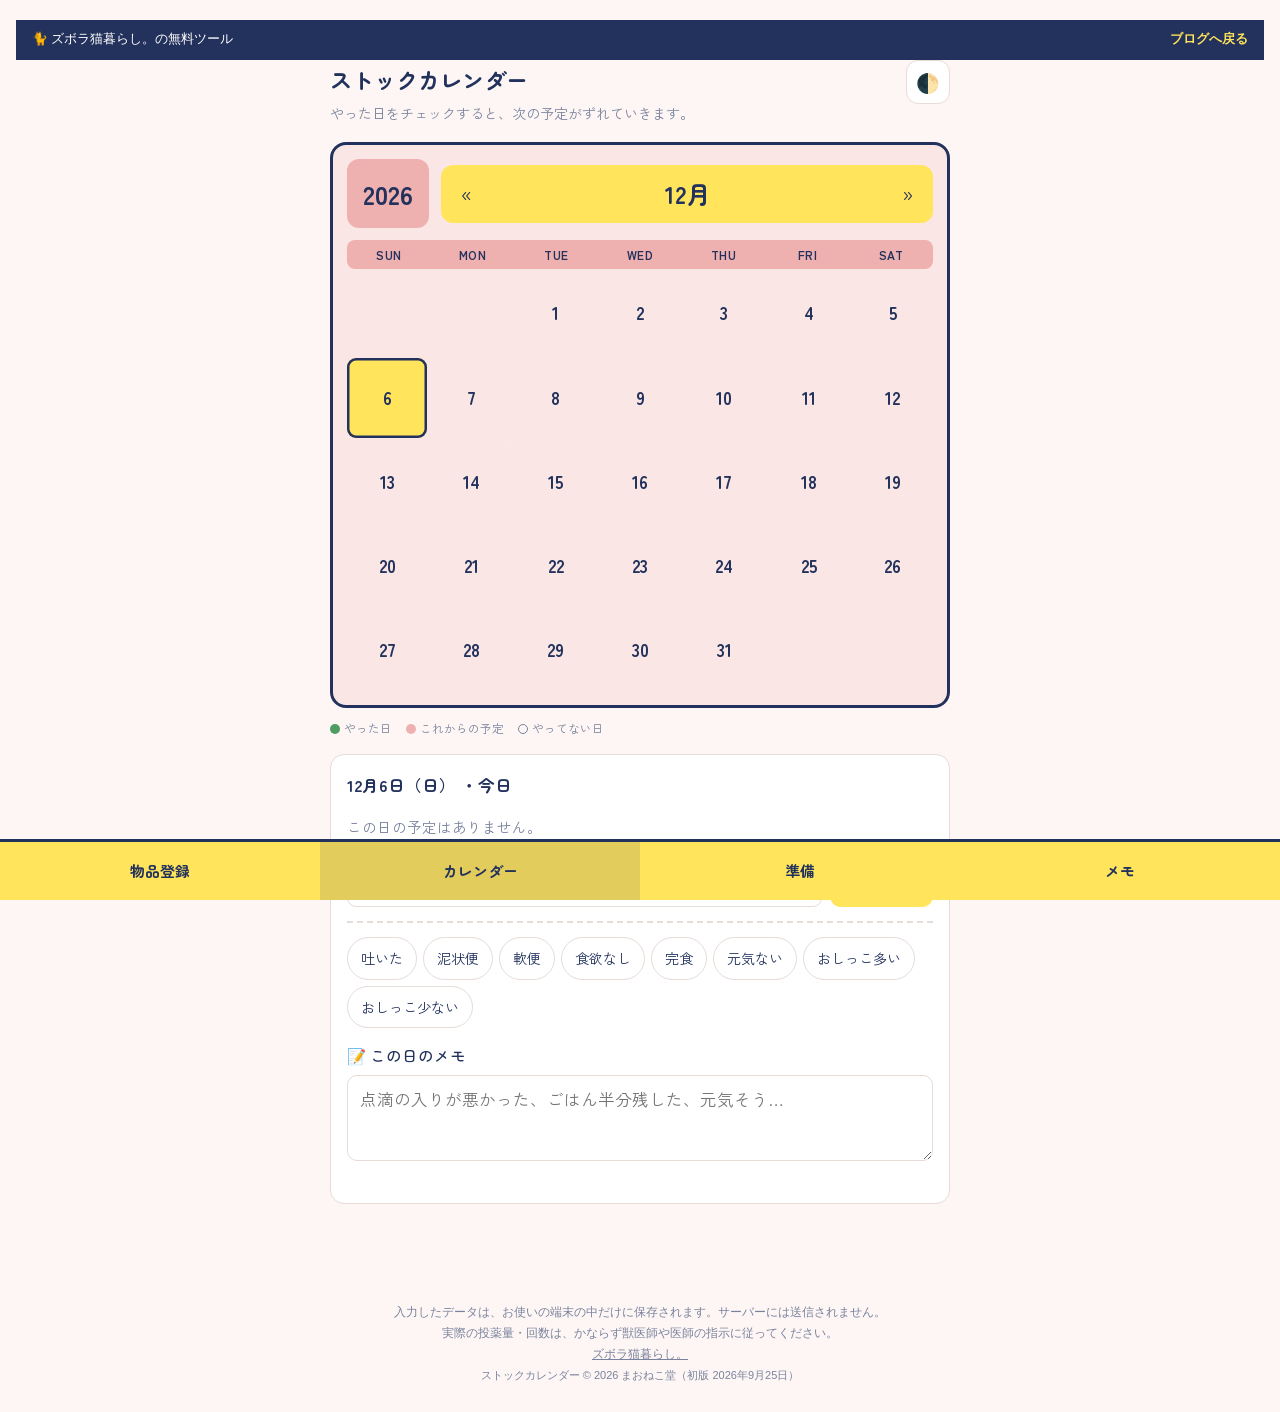
==== commit 913d9a92: "ストックカレンダー：明るさの切り替えボタンを追加（自動・明るい・暗い） Co-Authored-By: Claude Opus 5 <noreply@anthropic.com>" ====
--- a/static/tools/stock-calendar/index.html
+++ b/static/tools/stock-calendar/index.html
@@ -92,6 +92,10 @@
 }
 .wrap{max-width:620px;margin:0 auto;display:flex;flex-direction:column;gap:16px}
 h1{font-family:var(--round);font-size:22px;margin:0}
+header{position:relative}
+.theme{position:absolute;top:0;right:0;font:inherit;font-size:19px;line-height:1;width:44px;height:44px;
+  border-radius:12px;border:1.5px solid var(--line);background:var(--card);color:var(--ink);cursor:pointer;padding:0}
+.theme:hover{border-color:var(--pink)}
 .lead{color:var(--sub);font-size:14px;margin:3px 0 0}
 
 /* カレンダー */
@@ -241,6 +245,7 @@
   <header>
     <h1 id="title">ストックカレンダー</h1>
     <p class="lead" id="lead">やった日をチェックすると、次の予定がずれていきます。</p>
+    <button type="button" class="theme" id="themeBtn" aria-label="表示の明るさを切り替える" title="明るさを切り替える">🌙</button>
   </header>
 
   <!-- カレンダー -->
@@ -939,6 +944,26 @@
 };
 $("#evText").addEventListener("keydown", e => { if(e.key === "Enter") $("#evSave").click(); });
 
+// ===== 明るさの切り替え（自動 → 明るい → 暗い）=====
+const THEMES = ["auto","light","dark"];
+const THEME_ICON = {auto:"🌓", light:"☀️", dark:"🌙"};
+const THEME_NAME = {auto:"端末の設定にあわせる", light:"明るい表示", dark:"暗い表示"};
+let theme = "auto";
+try{ theme = localStorage.getItem("stockcal_theme") || "auto"; }catch(e){}
+function applyTheme(){
+  const r = document.documentElement;
+  if(theme === "auto") r.removeAttribute("data-theme");
+  else r.setAttribute("data-theme", theme);
+  const b = $("#themeBtn");
+  if(b){ b.textContent = THEME_ICON[theme]; b.title = THEME_NAME[theme]; }
+  try{ localStorage.setItem("stockcal_theme", theme); }catch(e){}
+}
+$("#themeBtn").onclick = () => {
+  theme = THEMES[(THEMES.indexOf(theme) + 1) % THEMES.length];
+  applyTheme();
+};
+applyTheme();
+
 // ===== 記録の持ち出し =====
 const pack = () => JSON.stringify({v:1, items, targets, events, notes}, null, 1);
 $("#expBtn").onclick = () => {
